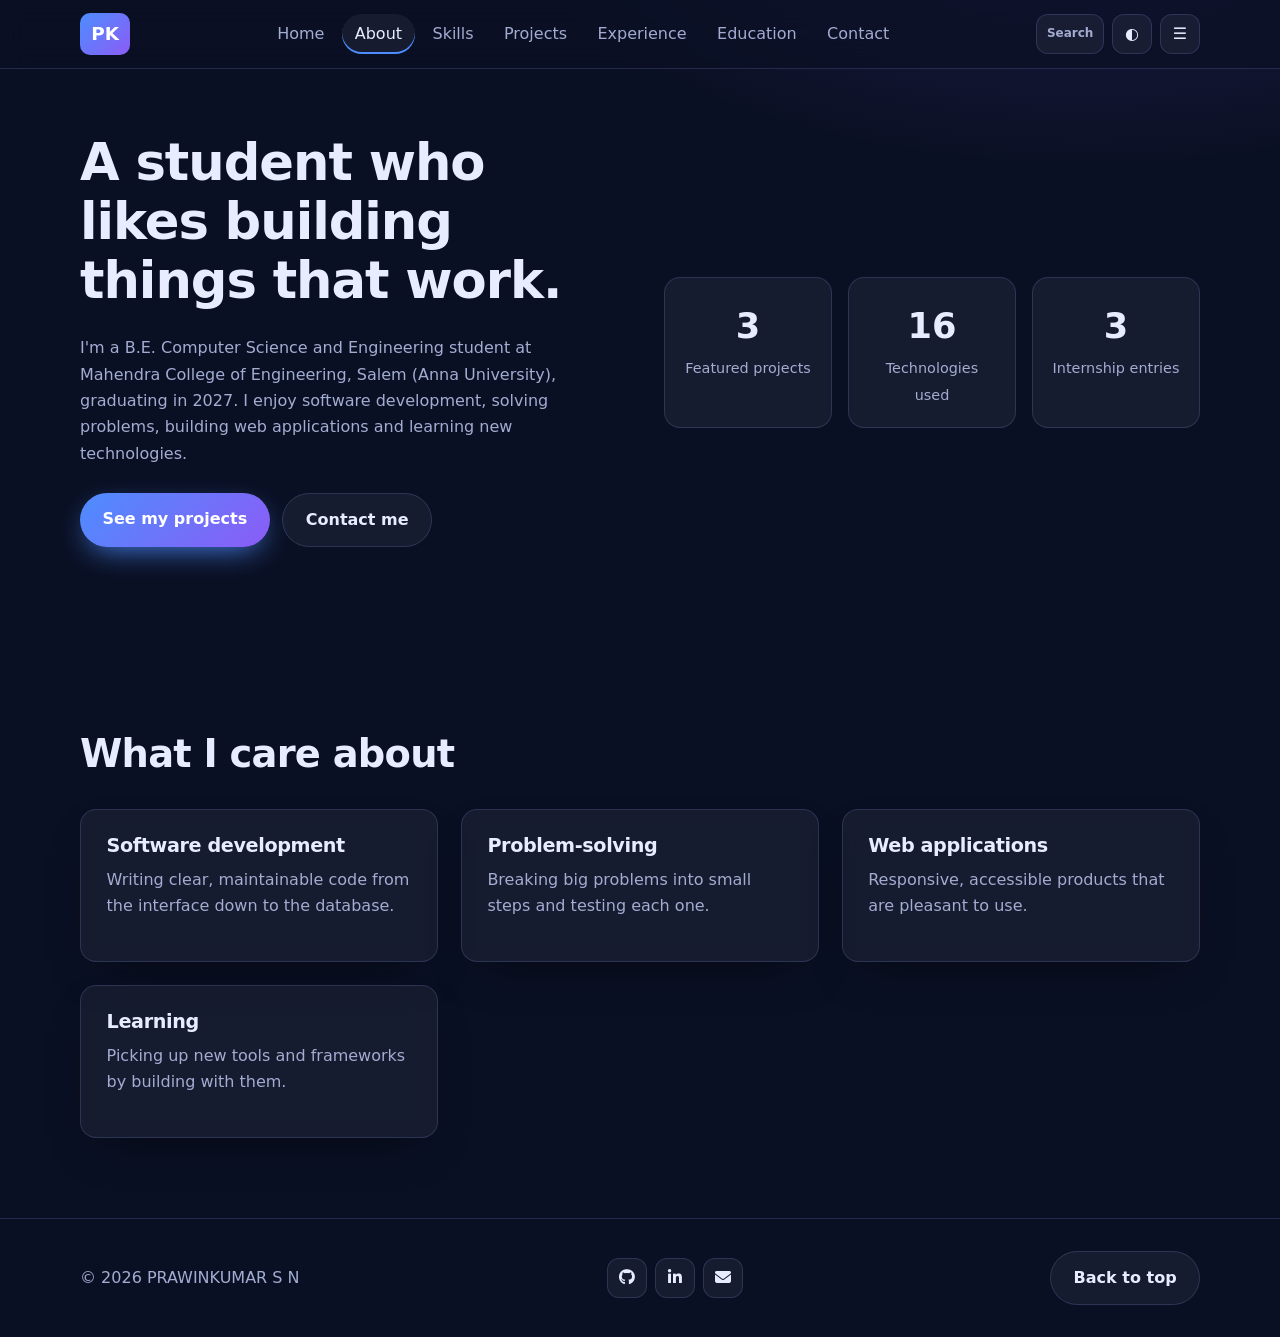
==== about.html @ 8d0e6314 "Add portfolio project files" ====
<!DOCTYPE html>
<html lang="en" data-theme="dark">
<head>
  <meta charset="UTF-8">
  <meta name="viewport" content="width=device-width, initial-scale=1">
  <link
  rel="stylesheet"
  href="https://cdnjs.cloudflare.com/ajax/libs/font-awesome/6.7.2/css/all.min.css"/>
  <title>About | PRAWINKUMAR S N </title>
  <script>try{document.documentElement.dataset.theme=localStorage.getItem("theme")||"dark"}catch(e){}</script>
  <link rel="stylesheet" href="style.css">
  <script src="config.js"></script>
  <script src="script.js" defer></script>
</head>
<body data-page="about">
  <div id="site-header"></div>
  <main>
    <section class="section page-hero"><div class="container split">
      <div>
        <h1>A student who likes building things that work.</h1>
        <p>I'm a B.E. Computer Science and Engineering student at Mahendra College of Engineering, Salem (Anna University), graduating in 2027. I enjoy software development, solving problems, building web applications and learning new technologies.</p>
        <div class="cta"><a class="btn primary" href="projects.html">See my projects</a><a class="btn" href="contact.html">Contact me</a></div>
      </div>
      <div class="stats reveal" id="stats"></div>
    </div></section>
    <section class="section"><div class="container">
      <h2 class="reveal">What I care about</h2>
      <div class="cards">
        <article class="card reveal tilt"><h3>Software development</h3><p>Writing clear, maintainable code from the interface down to the database.</p></article>
        <article class="card reveal tilt"><h3>Problem-solving</h3><p>Breaking big problems into small steps and testing each one.</p></article>
        <article class="card reveal tilt"><h3>Web applications</h3><p>Responsive, accessible products that are pleasant to use.</p></article>
        <article class="card reveal tilt"><h3>Learning</h3><p>Picking up new tools and frameworks by building with them.</p></article>
      </div>
    </div></section>
  </main>
  <footer id="site-footer"></footer>
</body>
</html>
---- style.css ----
/* ==========================================================
   style.css — shared by every page
   1 tokens · 2 base · 3 nav · 4 buttons/cards · 5 hero
   6 sections · 7 palette/footer · 8 responsive/motion
   ========================================================== */

/* Smooth cross-page fade (Chrome/Edge); other browsers just load instantly */
@view-transition { navigation: auto; }

/* ---------- 1. Theme tokens: change colours HERE ---------- */
:root {
  --bg: #0a1024; --bg-2: #101834; --surface: rgba(255,255,255,.05); --border: rgba(148,163,255,.18);
  --text: #e8ecff; --muted: #a3acd1; --blue: #4d8dff; --violet: #8b5cf6;
  --grad: linear-gradient(135deg, var(--blue), var(--violet));
  --radius: 16px; --shadow: 0 20px 50px -25px rgba(0,0,0,.7);
}
:root[data-theme="light"] {
  --bg: #f5f7ff; --bg-2: #e9edff; --surface: rgba(255,255,255,.75); --border: rgba(60,70,160,.16);
  --text: #11163a; --muted: #4a5280; --blue: #2457e6; --violet: #6d3fe0; --shadow: 0 20px 40px -25px rgba(40,50,120,.35);
}

/* ---------- 2. Base ---------- */
*, *::before, *::after { box-sizing: border-box; }
html { scroll-behavior: smooth; scroll-padding-top: 80px; }
body { margin: 0; font: 16px/1.65 system-ui, "Segoe UI", Roboto, sans-serif; color: var(--text);
  background: radial-gradient(1000px 500px at 85% -10%, rgba(139,92,246,.18), transparent 60%), var(--bg); }
h1, h2, h3 { line-height: 1.15; margin: 0 0 .5em; letter-spacing: -.02em; }
h1 { font-size: clamp(2.3rem, 6vw, 4.2rem); } h2 { font-size: clamp(1.7rem, 3.5vw, 2.4rem); } h3 { font-size: 1.2rem; }
p { margin: 0 0 1em; color: var(--muted); }
a { color: inherit; }
:focus-visible { outline: 3px solid var(--blue); outline-offset: 3px; border-radius: 6px; }
.container { width: min(1120px, 92%); margin-inline: auto; }
.section { padding: 5rem 0; }
.muted { color: var(--muted); }
.grad-text { background: var(--grad); -webkit-background-clip: text; background-clip: text; color: transparent; }

/* ---------- 3. Navigation ---------- */
#site-header { position: sticky; top: 0; z-index: 50; backdrop-filter: blur(14px); background: color-mix(in srgb, var(--bg) 70%, transparent); border-bottom: 1px solid var(--border); }
.progress { position: absolute; left: 0; bottom: -1px; height: 3px; width: 100%; background: var(--grad); transform-origin: left; transform: scaleX(0); }
.nav { display: flex; align-items: center; justify-content: space-between; height: 68px; }
.logo { font-weight: 800; font-size: 1.15rem; text-decoration: none; padding: .35rem .7rem; border-radius: 10px; background: var(--grad); color: #fff; }
.nav-links { display: flex; gap: .3rem; }
.nav-links a { text-decoration: none; padding: .45rem .8rem; border-radius: 999px; color: var(--muted); transition: .2s; }
.nav-links a:hover { color: var(--text); background: var(--surface); }
.nav-links a[aria-current="page"] { color: var(--text); background: var(--surface); box-shadow: inset 0 -2px 0 var(--blue); }
.nav-tools { display: flex; gap: .5rem; }
.burger { display: none; }

/* ---------- 4. Buttons, cards, chips ---------- */
.btn, .icon-btn { font: inherit; cursor: pointer; text-decoration: none; transition: transform .2s, box-shadow .2s, background .2s; }
.btn { display: inline-block; padding: .8rem 1.4rem; border-radius: 999px; border: 1px solid var(--border); color: var(--text); background: var(--surface); font-weight: 600; }
.btn.primary { background: var(--grad); color: #fff; border: 0; box-shadow: 0 10px 30px -10px var(--blue); }
.btn:hover { transform: translateY(-2px); }
.icon-btn { display: inline-grid; place-items: center; min-width: 40px; height: 40px; padding: 0 .6rem; border-radius: 12px; border: 1px solid var(--border); background: var(--surface); color: var(--text); font-weight: 700; }
.icon-btn:hover { background: var(--grad); color: #fff; }
.kbd-btn { font-size: .75rem; color: var(--muted); }
.card { background: var(--surface); border: 1px solid var(--border); border-radius: var(--radius); padding: 1.6rem; box-shadow: var(--shadow); backdrop-filter: blur(8px); transition: transform .2s, border-color .2s; }
.card:hover { border-color: var(--blue); }
.chip { display: inline-block; padding: .3rem .85rem; border-radius: 999px; border: 1px solid var(--border); background: var(--surface); font-size: .9rem; white-space: nowrap; }
.chip.sm { font-size: .78rem; padding: .15rem .6rem; color: var(--muted); }
.tags { display: flex; flex-wrap: wrap; gap: .4rem; margin: 1rem 0; }
.link { color: var(--blue); font-weight: 600; text-decoration: none; } .link:hover { text-decoration: underline; }

/* ---------- 5. Hero (home) ---------- */
.hero { position: relative; overflow: hidden; padding: 5rem 0 4rem; --mx: 70%; --my: 30%; }
.hero::before { content: ""; position: absolute; inset: 0; pointer-events: none; background: radial-gradient(380px circle at var(--mx) var(--my), rgba(77,141,255,.16), transparent 70%); }
.hero-grid { position: relative; display: grid; grid-template-columns: 1.15fr .85fr; gap: 3rem; align-items: center; }
.badge { display: inline-flex; align-items: center; gap: .55rem; padding: .35rem .9rem; border: 1px solid var(--border); border-radius: 999px; background: var(--surface); font-size: .88rem; margin-bottom: 1.4rem; }
.dot { width: 9px; height: 9px; border-radius: 50%; background: #22c55e; box-shadow: 0 0 0 0 rgba(34,197,94,.6); animation: pulse 2s infinite; }
.hero .name { color: var(--muted); font-size: 1.1rem; margin-bottom: .4rem; }
.role-line { font-size: clamp(1.2rem, 2.5vw, 1.6rem); font-weight: 600; margin-bottom: 1rem; min-height: 2.2rem; }
.role-line::after { content: "|"; margin-left: 2px; color: var(--blue); animation: blink 1s steps(1) infinite; }
.cta { display: flex; flex-wrap: wrap; gap: .8rem; margin: 1.6rem 0; }
.socials { display: flex; gap: .5rem; }
.hero-art { position: relative; display: grid; place-items: center; min-height: 360px; }
.orb { position: absolute; border-radius: 50%; filter: blur(2px); animation: float 8s ease-in-out infinite; }
.orb.a { width: 130px; height: 130px; background: var(--grad); top: 0; right: 5%; opacity: .55; }
.orb.b { width: 70px; height: 70px; border: 2px solid var(--blue); bottom: 8%; left: 0; animation-delay: -3s; }
.code-card { position: relative; width: min(100%, 380px); border-radius: var(--radius); background: #0b1230; border: 1px solid var(--border); box-shadow: var(--shadow); transition: transform .15s; font: 14px/1.7 ui-monospace, Consolas, monospace; color: #cdd6ff; }
.code-card .bar { display: flex; gap: 6px; padding: .8rem 1rem; border-bottom: 1px solid var(--border); }
.code-card .bar i { width: 11px; height: 11px; border-radius: 50%; background: #ef4444; } .code-card .bar i:nth-child(2) { background: #f59e0b; } .code-card .bar i:nth-child(3) { background: #22c55e; }
.code-card pre { margin: 0; padding: 1.1rem 1.3rem; overflow-x: auto; }
.k { color: #8b5cf6; } .s { color: #4ade80; } .f { color: #60a5fa; }

/* ---------- 6. Sections ---------- */
.marquee { overflow: hidden; border-block: 1px solid var(--border); padding: 1rem 0; mask-image: linear-gradient(90deg, transparent, #000 10%, #000 90%, transparent); }
.track { display: flex; gap: .8rem; width: max-content; animation: scroll 35s linear infinite; }
.marquee:hover .track { animation-play-state: paused; }
.split { display: grid; grid-template-columns: 1fr 1fr; gap: 3rem; align-items: center; }
.stats { display: grid; grid-template-columns: repeat(3, 1fr); gap: 1rem; }
.stat { padding: 1.2rem; border-radius: var(--radius); border: 1px solid var(--border); background: var(--surface); text-align: center; }
.stat strong { display: block; font-size: 2.2rem; } .stat span { color: var(--muted); font-size: .9rem; }
.cards { display: grid; grid-template-columns: repeat(auto-fit, minmax(280px, 1fr)); gap: 1.4rem; margin-top: 2rem; }
.cta-band { text-align: center; padding: 3.5rem 1.5rem; border-radius: 24px; background: var(--grad); color: #fff; }
.cta-band p { color: rgba(255,255,255,.85); } .cta-band .btn { background: #fff; color: #11163a; border: 0; }
.reveal { opacity: 0; transform: translateY(24px); transition: opacity .7s, transform .7s; }
.reveal.in { opacity: 1; transform: none; }

/* ---------- 7. Palette + footer ---------- */
.palette { border: 1px solid var(--border); border-radius: var(--radius); background: var(--bg-2); color: var(--text); width: min(520px, 92vw); padding: 1rem; margin-top: 12vh; }
.palette::backdrop { background: rgba(5,8,24,.6); backdrop-filter: blur(4px); }
.palette input { width: 100%; padding: .8rem 1rem; font: inherit; border-radius: 10px; border: 1px solid var(--border); background: var(--bg); color: var(--text); }
.palette ul { list-style: none; margin: .6rem 0 0; padding: 0; }
.palette li { padding: .6rem .9rem; border-radius: 8px; cursor: pointer; } .palette li.sel, .palette li:hover { background: var(--grad); color: #fff; }
#site-footer { border-top: 1px solid var(--border); padding: 2rem 0; }
.foot { display: flex; flex-wrap: wrap; gap: 1rem; align-items: center; justify-content: space-between; } .foot p { margin: 0; }

/* ---------- 8. Responsive + motion ---------- */
@keyframes float { 50% { transform: translateY(-18px); } }
@keyframes blink { 50% { opacity: 0; } }
@keyframes scroll { to { transform: translateX(-50%); } }
@keyframes pulse { 70% { box-shadow: 0 0 0 9px rgba(34,197,94,0); } }
@media (max-width: 900px) {
  .hero-grid, .split { grid-template-columns: 1fr; } .hero-art { min-height: 280px; }
  .burger { display: inline-grid; }
  .nav-links { position: absolute; top: 68px; left: 0; right: 0; flex-direction: column; padding: 1rem 4%; background: var(--bg-2); border-bottom: 1px solid var(--border); display: none; }
  .nav-links.open { display: flex; } .kbd-btn { display: none; }
}
@media (max-width: 480px) { .stats { grid-template-columns: 1fr; } .section { padding: 3.5rem 0; } }
@media (prefers-reduced-motion: reduce) {
  *, *::before, *::after { animation: none !important; transition: none !important; scroll-behavior: auto !important; }
  .reveal { opacity: 1; transform: none; }
}

/* ==========================================================
   9. Inner pages (about, skills, projects, experience, contact)
   ========================================================== */
.page-hero { padding-top: 4rem; } .page-hero h1 { font-size: clamp(2rem, 5vw, 3.2rem); }
.filters { display: flex; flex-wrap: wrap; gap: .5rem; margin-top: 1.4rem; }
.filters .chip { cursor: pointer; font: inherit; color: var(--text); } .filters .chip.active { background: var(--grad); color: #fff; border-color: transparent; }
.group h3 { margin-bottom: 1rem; } .skill-row { display: flex; flex-wrap: wrap; gap: .6rem; }
.skill { display: flex; align-items: center; gap: .5rem; padding: .4rem .8rem .4rem .4rem; border: 1px solid var(--border); border-radius: 12px; transition: transform .2s, border-color .2s; }
.skill:hover { transform: translateY(-4px) scale(1.04); border-color: var(--violet); }
.ico { display: grid; place-items: center; width: 30px; height: 30px; border-radius: 8px; background: var(--grad); color: #fff; font-size: .72rem; font-weight: 700; }
.modal { width: min(640px, 94vw); max-height: 90vh; overflow: auto; padding: 2rem; border: 1px solid var(--border); border-radius: 20px; background: var(--bg-2); color: var(--text); animation: pop .25s; }
.modal::backdrop { background: rgba(5,8,24,.65); backdrop-filter: blur(5px); }
.modal .close { position: absolute; top: 1rem; right: 1rem; } .modal ul { color: var(--muted); padding-left: 1.2rem; }
@keyframes pop { from { opacity: 0; transform: scale(.96); } }
.timeline { list-style: none; margin: 2rem 0 0; padding: 0 0 0 1.6rem; border-left: 2px solid var(--border); }
.timeline li { position: relative; margin-bottom: 1.6rem; }
.timeline li::before { content: ""; position: absolute; left: -2.15rem; top: 1.6rem; width: 14px; height: 14px; border-radius: 50%; background: var(--grad); }
.todo { color: var(--violet); font-style: italic; }
.card.static:hover { border-color: var(--border); }
form.card { display: grid; gap: .4rem; } form label { font-weight: 600; margin-top: .6rem; }
form input, form textarea { font: inherit; padding: .8rem 1rem; border-radius: 12px; border: 1px solid var(--border); background: var(--bg); color: var(--text); }
form input[aria-invalid="true"], form textarea[aria-invalid="true"] { border-color: #ef4444; }
.err { color: #f87171; min-height: 1.1em; } .status { margin: .8rem 0 0; font-weight: 600; }
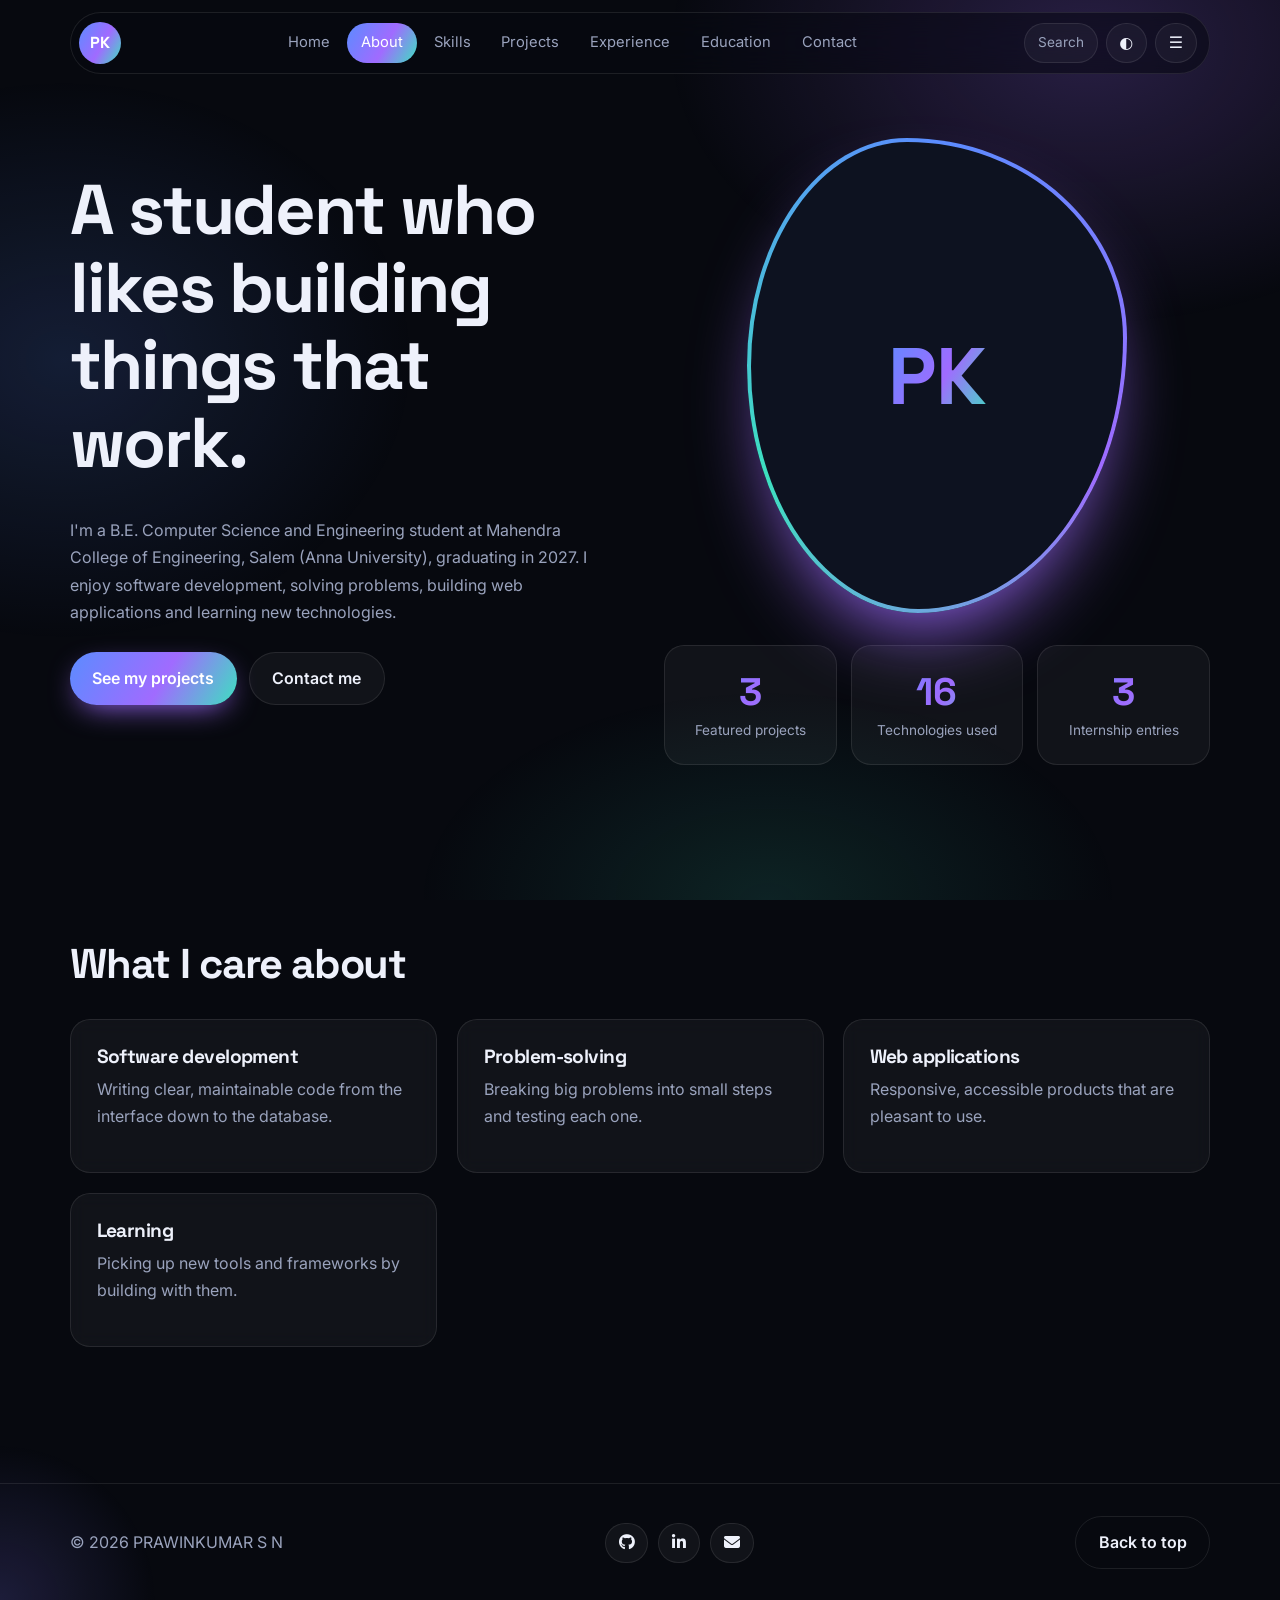
==== commit 2c02609a: "Update the profile picture" ====
--- a/about.html
+++ b/about.html
@@ -8,9 +8,11 @@
   href="https://cdnjs.cloudflare.com/ajax/libs/font-awesome/6.7.2/css/all.min.css"/>
   <title>About | PRAWINKUMAR S N </title>
   <script>try{document.documentElement.dataset.theme=localStorage.getItem("theme")||"dark"}catch(e){}</script>
+  <link rel="preconnect" href="https://fonts.googleapis.com"><link href="https://fonts.googleapis.com/css2?family=Inter:wght@400;500;600&family=Space+Grotesk:wght@500;700&display=swap" rel="stylesheet">
   <link rel="stylesheet" href="style.css">
   <script src="config.js"></script>
   <script src="script.js" defer></script>
+  <script src="modern.js" defer></script>
 </head>
 <body data-page="about">
   <div id="site-header"></div>
@@ -21,7 +23,7 @@
         <p>I'm a B.E. Computer Science and Engineering student at Mahendra College of Engineering, Salem (Anna University), graduating in 2027. I enjoy software development, solving problems, building web applications and learning new technologies.</p>
         <div class="cta"><a class="btn primary" href="projects.html">See my projects</a><a class="btn" href="contact.html">Contact me</a></div>
       </div>
-      <div class="stats reveal" id="stats"></div>
+      <div><div class="photo-slot" data-chips="off" style="margin:0 auto 2rem"></div><div class="stats reveal" id="stats"></div></div>
     </div></section>
     <section class="section"><div class="container">
       <h2 class="reveal">What I care about</h2>
--- a/style.css
+++ b/style.css
@@ -1,147 +1,96 @@
-/* ==========================================================
-   style.css — shared by every page
-   1 tokens · 2 base · 3 nav · 4 buttons/cards · 5 hero
-   6 sections · 7 palette/footer · 8 responsive/motion
-   ========================================================== */
-
-/* Smooth cross-page fade (Chrome/Edge); other browsers just load instantly */
+/* style.css — modern redesign. Colours: edit the :root tokens. */
 @view-transition { navigation: auto; }
-
-/* ---------- 1. Theme tokens: change colours HERE ---------- */
-:root {
-  --bg: #0a1024; --bg-2: #101834; --surface: rgba(255,255,255,.05); --border: rgba(148,163,255,.18);
-  --text: #e8ecff; --muted: #a3acd1; --blue: #4d8dff; --violet: #8b5cf6;
-  --grad: linear-gradient(135deg, var(--blue), var(--violet));
-  --radius: 16px; --shadow: 0 20px 50px -25px rgba(0,0,0,.7);
-}
-:root[data-theme="light"] {
-  --bg: #f5f7ff; --bg-2: #e9edff; --surface: rgba(255,255,255,.75); --border: rgba(60,70,160,.16);
-  --text: #11163a; --muted: #4a5280; --blue: #2457e6; --violet: #6d3fe0; --shadow: 0 20px 40px -25px rgba(40,50,120,.35);
-}
-
-/* ---------- 2. Base ---------- */
-*, *::before, *::after { box-sizing: border-box; }
-html { scroll-behavior: smooth; scroll-padding-top: 80px; }
-body { margin: 0; font: 16px/1.65 system-ui, "Segoe UI", Roboto, sans-serif; color: var(--text);
-  background: radial-gradient(1000px 500px at 85% -10%, rgba(139,92,246,.18), transparent 60%), var(--bg); }
-h1, h2, h3 { line-height: 1.15; margin: 0 0 .5em; letter-spacing: -.02em; }
-h1 { font-size: clamp(2.3rem, 6vw, 4.2rem); } h2 { font-size: clamp(1.7rem, 3.5vw, 2.4rem); } h3 { font-size: 1.2rem; }
-p { margin: 0 0 1em; color: var(--muted); }
-a { color: inherit; }
-:focus-visible { outline: 3px solid var(--blue); outline-offset: 3px; border-radius: 6px; }
-.container { width: min(1120px, 92%); margin-inline: auto; }
-.section { padding: 5rem 0; }
-.muted { color: var(--muted); }
-.grad-text { background: var(--grad); -webkit-background-clip: text; background-clip: text; color: transparent; }
-
-/* ---------- 3. Navigation ---------- */
-#site-header { position: sticky; top: 0; z-index: 50; backdrop-filter: blur(14px); background: color-mix(in srgb, var(--bg) 70%, transparent); border-bottom: 1px solid var(--border); }
-.progress { position: absolute; left: 0; bottom: -1px; height: 3px; width: 100%; background: var(--grad); transform-origin: left; transform: scaleX(0); }
-.nav { display: flex; align-items: center; justify-content: space-between; height: 68px; }
-.logo { font-weight: 800; font-size: 1.15rem; text-decoration: none; padding: .35rem .7rem; border-radius: 10px; background: var(--grad); color: #fff; }
-.nav-links { display: flex; gap: .3rem; }
-.nav-links a { text-decoration: none; padding: .45rem .8rem; border-radius: 999px; color: var(--muted); transition: .2s; }
-.nav-links a:hover { color: var(--text); background: var(--surface); }
-.nav-links a[aria-current="page"] { color: var(--text); background: var(--surface); box-shadow: inset 0 -2px 0 var(--blue); }
-.nav-tools { display: flex; gap: .5rem; }
-.burger { display: none; }
-
-/* ---------- 4. Buttons, cards, chips ---------- */
-.btn, .icon-btn { font: inherit; cursor: pointer; text-decoration: none; transition: transform .2s, box-shadow .2s, background .2s; }
-.btn { display: inline-block; padding: .8rem 1.4rem; border-radius: 999px; border: 1px solid var(--border); color: var(--text); background: var(--surface); font-weight: 600; }
-.btn.primary { background: var(--grad); color: #fff; border: 0; box-shadow: 0 10px 30px -10px var(--blue); }
-.btn:hover { transform: translateY(-2px); }
-.icon-btn { display: inline-grid; place-items: center; min-width: 40px; height: 40px; padding: 0 .6rem; border-radius: 12px; border: 1px solid var(--border); background: var(--surface); color: var(--text); font-weight: 700; }
-.icon-btn:hover { background: var(--grad); color: #fff; }
-.kbd-btn { font-size: .75rem; color: var(--muted); }
-.card { background: var(--surface); border: 1px solid var(--border); border-radius: var(--radius); padding: 1.6rem; box-shadow: var(--shadow); backdrop-filter: blur(8px); transition: transform .2s, border-color .2s; }
-.card:hover { border-color: var(--blue); }
-.chip { display: inline-block; padding: .3rem .85rem; border-radius: 999px; border: 1px solid var(--border); background: var(--surface); font-size: .9rem; white-space: nowrap; }
-.chip.sm { font-size: .78rem; padding: .15rem .6rem; color: var(--muted); }
-.tags { display: flex; flex-wrap: wrap; gap: .4rem; margin: 1rem 0; }
-.link { color: var(--blue); font-weight: 600; text-decoration: none; } .link:hover { text-decoration: underline; }
-
-/* ---------- 5. Hero (home) ---------- */
-.hero { position: relative; overflow: hidden; padding: 5rem 0 4rem; --mx: 70%; --my: 30%; }
-.hero::before { content: ""; position: absolute; inset: 0; pointer-events: none; background: radial-gradient(380px circle at var(--mx) var(--my), rgba(77,141,255,.16), transparent 70%); }
-.hero-grid { position: relative; display: grid; grid-template-columns: 1.15fr .85fr; gap: 3rem; align-items: center; }
-.badge { display: inline-flex; align-items: center; gap: .55rem; padding: .35rem .9rem; border: 1px solid var(--border); border-radius: 999px; background: var(--surface); font-size: .88rem; margin-bottom: 1.4rem; }
-.dot { width: 9px; height: 9px; border-radius: 50%; background: #22c55e; box-shadow: 0 0 0 0 rgba(34,197,94,.6); animation: pulse 2s infinite; }
-.hero .name { color: var(--muted); font-size: 1.1rem; margin-bottom: .4rem; }
-.role-line { font-size: clamp(1.2rem, 2.5vw, 1.6rem); font-weight: 600; margin-bottom: 1rem; min-height: 2.2rem; }
-.role-line::after { content: "|"; margin-left: 2px; color: var(--blue); animation: blink 1s steps(1) infinite; }
-.cta { display: flex; flex-wrap: wrap; gap: .8rem; margin: 1.6rem 0; }
-.socials { display: flex; gap: .5rem; }
-.hero-art { position: relative; display: grid; place-items: center; min-height: 360px; }
-.orb { position: absolute; border-radius: 50%; filter: blur(2px); animation: float 8s ease-in-out infinite; }
-.orb.a { width: 130px; height: 130px; background: var(--grad); top: 0; right: 5%; opacity: .55; }
-.orb.b { width: 70px; height: 70px; border: 2px solid var(--blue); bottom: 8%; left: 0; animation-delay: -3s; }
-.code-card { position: relative; width: min(100%, 380px); border-radius: var(--radius); background: #0b1230; border: 1px solid var(--border); box-shadow: var(--shadow); transition: transform .15s; font: 14px/1.7 ui-monospace, Consolas, monospace; color: #cdd6ff; }
-.code-card .bar { display: flex; gap: 6px; padding: .8rem 1rem; border-bottom: 1px solid var(--border); }
-.code-card .bar i { width: 11px; height: 11px; border-radius: 50%; background: #ef4444; } .code-card .bar i:nth-child(2) { background: #f59e0b; } .code-card .bar i:nth-child(3) { background: #22c55e; }
-.code-card pre { margin: 0; padding: 1.1rem 1.3rem; overflow-x: auto; }
-.k { color: #8b5cf6; } .s { color: #4ade80; } .f { color: #60a5fa; }
-
-/* ---------- 6. Sections ---------- */
-.marquee { overflow: hidden; border-block: 1px solid var(--border); padding: 1rem 0; mask-image: linear-gradient(90deg, transparent, #000 10%, #000 90%, transparent); }
-.track { display: flex; gap: .8rem; width: max-content; animation: scroll 35s linear infinite; }
-.marquee:hover .track { animation-play-state: paused; }
-.split { display: grid; grid-template-columns: 1fr 1fr; gap: 3rem; align-items: center; }
-.stats { display: grid; grid-template-columns: repeat(3, 1fr); gap: 1rem; }
-.stat { padding: 1.2rem; border-radius: var(--radius); border: 1px solid var(--border); background: var(--surface); text-align: center; }
-.stat strong { display: block; font-size: 2.2rem; } .stat span { color: var(--muted); font-size: .9rem; }
-.cards { display: grid; grid-template-columns: repeat(auto-fit, minmax(280px, 1fr)); gap: 1.4rem; margin-top: 2rem; }
-.cta-band { text-align: center; padding: 3.5rem 1.5rem; border-radius: 24px; background: var(--grad); color: #fff; }
-.cta-band p { color: rgba(255,255,255,.85); } .cta-band .btn { background: #fff; color: #11163a; border: 0; }
-.reveal { opacity: 0; transform: translateY(24px); transition: opacity .7s, transform .7s; }
-.reveal.in { opacity: 1; transform: none; }
-
-/* ---------- 7. Palette + footer ---------- */
-.palette { border: 1px solid var(--border); border-radius: var(--radius); background: var(--bg-2); color: var(--text); width: min(520px, 92vw); padding: 1rem; margin-top: 12vh; }
-.palette::backdrop { background: rgba(5,8,24,.6); backdrop-filter: blur(4px); }
-.palette input { width: 100%; padding: .8rem 1rem; font: inherit; border-radius: 10px; border: 1px solid var(--border); background: var(--bg); color: var(--text); }
-.palette ul { list-style: none; margin: .6rem 0 0; padding: 0; }
-.palette li { padding: .6rem .9rem; border-radius: 8px; cursor: pointer; } .palette li.sel, .palette li:hover { background: var(--grad); color: #fff; }
-#site-footer { border-top: 1px solid var(--border); padding: 2rem 0; }
-.foot { display: flex; flex-wrap: wrap; gap: 1rem; align-items: center; justify-content: space-between; } .foot p { margin: 0; }
-
-/* ---------- 8. Responsive + motion ---------- */
-@keyframes float { 50% { transform: translateY(-18px); } }
-@keyframes blink { 50% { opacity: 0; } }
-@keyframes scroll { to { transform: translateX(-50%); } }
-@keyframes pulse { 70% { box-shadow: 0 0 0 9px rgba(34,197,94,0); } }
-@media (max-width: 900px) {
-  .hero-grid, .split { grid-template-columns: 1fr; } .hero-art { min-height: 280px; }
-  .burger { display: inline-grid; }
-  .nav-links { position: absolute; top: 68px; left: 0; right: 0; flex-direction: column; padding: 1rem 4%; background: var(--bg-2); border-bottom: 1px solid var(--border); display: none; }
-  .nav-links.open { display: flex; } .kbd-btn { display: none; }
-}
-@media (max-width: 480px) { .stats { grid-template-columns: 1fr; } .section { padding: 3.5rem 0; } }
-@media (prefers-reduced-motion: reduce) {
-  *, *::before, *::after { animation: none !important; transition: none !important; scroll-behavior: auto !important; }
-  .reveal { opacity: 1; transform: none; }
-}
-
-/* ==========================================================
-   9. Inner pages (about, skills, projects, experience, contact)
-   ========================================================== */
-.page-hero { padding-top: 4rem; } .page-hero h1 { font-size: clamp(2rem, 5vw, 3.2rem); }
-.filters { display: flex; flex-wrap: wrap; gap: .5rem; margin-top: 1.4rem; }
-.filters .chip { cursor: pointer; font: inherit; color: var(--text); } .filters .chip.active { background: var(--grad); color: #fff; border-color: transparent; }
-.group h3 { margin-bottom: 1rem; } .skill-row { display: flex; flex-wrap: wrap; gap: .6rem; }
-.skill { display: flex; align-items: center; gap: .5rem; padding: .4rem .8rem .4rem .4rem; border: 1px solid var(--border); border-radius: 12px; transition: transform .2s, border-color .2s; }
-.skill:hover { transform: translateY(-4px) scale(1.04); border-color: var(--violet); }
-.ico { display: grid; place-items: center; width: 30px; height: 30px; border-radius: 8px; background: var(--grad); color: #fff; font-size: .72rem; font-weight: 700; }
-.modal { width: min(640px, 94vw); max-height: 90vh; overflow: auto; padding: 2rem; border: 1px solid var(--border); border-radius: 20px; background: var(--bg-2); color: var(--text); animation: pop .25s; }
-.modal::backdrop { background: rgba(5,8,24,.65); backdrop-filter: blur(5px); }
-.modal .close { position: absolute; top: 1rem; right: 1rem; } .modal ul { color: var(--muted); padding-left: 1.2rem; }
-@keyframes pop { from { opacity: 0; transform: scale(.96); } }
-.timeline { list-style: none; margin: 2rem 0 0; padding: 0 0 0 1.6rem; border-left: 2px solid var(--border); }
-.timeline li { position: relative; margin-bottom: 1.6rem; }
-.timeline li::before { content: ""; position: absolute; left: -2.15rem; top: 1.6rem; width: 14px; height: 14px; border-radius: 50%; background: var(--grad); }
-.todo { color: var(--violet); font-style: italic; }
-.card.static:hover { border-color: var(--border); }
-form.card { display: grid; gap: .4rem; } form label { font-weight: 600; margin-top: .6rem; }
-form input, form textarea { font: inherit; padding: .8rem 1rem; border-radius: 12px; border: 1px solid var(--border); background: var(--bg); color: var(--text); }
-form input[aria-invalid="true"], form textarea[aria-invalid="true"] { border-color: #ef4444; }
-.err { color: #f87171; min-height: 1.1em; } .status { margin: .8rem 0 0; font-weight: 600; }+:root{--bg:#07090f;--bg-2:#0d1220;--surface:rgba(255,255,255,.045);--border:rgba(255,255,255,.09);--text:#eef1fb;--muted:#9aa3bd;--blue:#5b8cff;--violet:#a06bff;--mint:#3de0c0;
+--grad:linear-gradient(120deg,var(--blue),var(--violet) 55%,var(--mint));--radius:20px;--shadow:0 30px 60px -30px rgba(0,0,0,.8);--mx:50%;--my:50%}
+:root[data-theme=light]{--bg:#f6f7fc;--bg-2:#eceffb;--surface:rgba(255,255,255,.8);--border:rgba(20,30,90,.1);--text:#0f1330;--muted:#545c82;--blue:#2f5bea;--violet:#7a45e8;--mint:#0fae93;--shadow:0 30px 50px -30px rgba(40,50,120,.35)}
+*,*::before,*::after{box-sizing:border-box}
+html{scroll-behavior:smooth;scroll-padding-top:90px}
+body{margin:0;font:16px/1.7 Inter,system-ui,"Segoe UI",sans-serif;color:var(--text);background:var(--bg);overflow-x:hidden}
+body::before{content:"";position:fixed;inset:0;z-index:-1;background:radial-gradient(600px 400px at 85% 5%,rgba(160,107,255,.22),transparent 70%),radial-gradient(500px 400px at 5% 40%,rgba(91,140,255,.16),transparent 70%),radial-gradient(500px 300px at 60% 100%,rgba(61,224,192,.12),transparent 70%)}
+h1,h2,h3{font-family:"Space Grotesk",Inter,sans-serif;line-height:1.1;margin:0 0 .5em;letter-spacing:-.03em}
+h1{font-size:clamp(2.4rem,6vw,4.4rem)}h2{font-size:clamp(1.8rem,3.5vw,2.6rem)}h3{font-size:1.2rem}
+p{margin:0 0 1em;color:var(--muted)}a{color:inherit}
+:focus-visible{outline:3px solid var(--blue);outline-offset:3px;border-radius:8px}
+.container{width:min(1140px,92%);margin-inline:auto}.section{padding:5.5rem 0}.muted{color:var(--muted)}
+.grad-text{background:var(--grad);-webkit-background-clip:text;background-clip:text;color:transparent;background-size:200%;animation:shine 6s linear infinite}
+/* nav: floating glass pill */
+#site-header{position:sticky;top:12px;z-index:50;margin:12px auto 0;width:min(1140px,94%);border:1px solid var(--border);border-radius:999px;background:color-mix(in srgb,var(--bg) 60%,transparent);backdrop-filter:blur(18px) saturate(1.4)}
+.progress{position:absolute;left:24px;right:24px;bottom:-1px;height:2px;background:var(--grad);transform-origin:left;transform:scaleX(0);border-radius:2px}
+.nav{display:flex;align-items:center;justify-content:space-between;height:60px;padding:0 12px 0 8px;width:100%}
+.logo{display:grid;place-items:center;width:42px;height:42px;border-radius:50%;background:var(--grad);color:#fff;font-weight:800;text-decoration:none;font-family:"Space Grotesk"}
+.nav-links{display:flex;gap:2px}.nav-links a{padding:.45rem .9rem;border-radius:999px;text-decoration:none;color:var(--muted);font-size:.92rem;transition:.25s}
+.nav-links a:hover{color:var(--text);background:var(--surface)}.nav-links a[aria-current=page]{color:#fff;background:var(--grad)}
+.nav-tools{display:flex;gap:8px}.burger{display:none}
+.btn,.icon-btn{font:inherit;cursor:pointer;border:1px solid var(--border);background:var(--surface);color:var(--text);border-radius:999px;text-decoration:none;transition:transform .25s,box-shadow .25s,background .25s}
+.btn{display:inline-flex;align-items:center;gap:.5rem;padding:.75rem 1.4rem;font-weight:600}
+.btn.primary{background:var(--grad);border:0;color:#fff;box-shadow:0 10px 30px -10px var(--violet)}
+.btn:hover,.icon-btn:hover{transform:translateY(-3px);box-shadow:0 14px 30px -12px var(--blue)}
+.btn.ghost{background:none}.icon-btn{min-width:40px;height:40px;padding:0 .8rem;display:inline-grid;place-items:center}
+.kbd-btn{font-size:.85rem;color:var(--muted)}
+/* cards with cursor spotlight */
+.card{position:relative;padding:1.6rem;border:1px solid var(--border);border-radius:var(--radius);background:var(--surface);backdrop-filter:blur(8px);overflow:hidden;transition:transform .2s,border-color .3s;will-change:transform}
+.card::after{content:"";position:absolute;inset:0;pointer-events:none;opacity:0;transition:.3s;background:radial-gradient(260px circle at var(--mx) var(--my),rgba(130,130,255,.22),transparent 70%)}
+.card:hover{border-color:color-mix(in srgb,var(--blue) 50%,transparent)}.card:hover::after{opacity:1}
+.chip{display:inline-block;padding:.35rem .95rem;border:1px solid var(--border);border-radius:999px;background:var(--surface);color:var(--text);font:inherit;font-size:.88rem;cursor:pointer;white-space:nowrap}
+.chip.sm{font-size:.76rem;padding:.2rem .7rem;color:var(--muted);cursor:default}.chip.active{background:var(--grad);border:0;color:#fff}
+.tags{display:flex;flex-wrap:wrap;gap:6px;margin:0 0 1.2rem}.link{color:var(--blue);text-decoration:none;font-weight:600}
+/* hero */
+.hero{position:relative;padding:5rem 0 3rem}
+.hero-grid{display:grid;grid-template-columns:1.1fr .9fr;gap:3rem;align-items:center}
+.badge{display:inline-flex;align-items:center;gap:.6rem;padding:.4rem 1rem;border:1px solid var(--border);border-radius:999px;background:var(--surface);font-size:.85rem}
+.dot{width:9px;height:9px;border-radius:50%;background:var(--mint);box-shadow:0 0 0 0 var(--mint);animation:pulse 2s infinite}
+.hero .name{font-weight:600;color:var(--blue);margin:1.2rem 0 .3rem}
+.role-line{font:600 1.4rem "Space Grotesk";color:var(--text)}.role-line::after{content:"|";margin-left:3px;color:var(--mint);animation:blink 1s steps(1) infinite}
+.cta{display:flex;flex-wrap:wrap;gap:12px;margin:1.6rem 0}.socials{display:flex;gap:10px}
+/* PHOTO — modern frame */
+.hero-art{position:relative;display:grid;place-items:center;min-height:460px}
+.photo-slot{position:relative;width:min(380px,80vw);aspect-ratio:4/5;perspective:900px}
+.photo-frame{position:absolute;inset:0;border-radius:42% 58% 55% 45%/48% 42% 58% 52%;padding:4px;background:conic-gradient(from var(--a,0deg),var(--blue),var(--violet),var(--mint),var(--blue));animation:spin 8s linear infinite,morph 10s ease-in-out infinite;transition:transform .15s;box-shadow:0 40px 80px -30px var(--violet);cursor:pointer}
+.photo-frame .inner{width:100%;height:100%;border-radius:inherit;overflow:hidden;background:var(--bg-2);display:grid;place-items:center;position:relative}
+.photo-frame img{width:100%;height:100%;object-fit:cover;object-position:center top}
+.photo-frame .ph{font:800 5rem "Space Grotesk";background:var(--grad);-webkit-background-clip:text;background-clip:text;color:transparent}
+.photo-frame .hint{position:absolute;bottom:14px;left:50%;translate:-50% 0;font-size:.72rem;padding:.25rem .8rem;border-radius:999px;background:rgba(0,0,0,.55);color:#fff;opacity:0;transition:.3s;white-space:nowrap}
+.photo-frame:hover .hint{opacity:1}
+.float-chip{position:absolute;padding:.55rem 1rem;border:1px solid var(--border);border-radius:14px;background:color-mix(in srgb,var(--bg) 65%,transparent);backdrop-filter:blur(14px);font-size:.82rem;font-weight:600;box-shadow:var(--shadow);animation:float 5s ease-in-out infinite;z-index:2}
+.float-chip.c1{top:8%;left:-14%}.float-chip.c2{bottom:22%;right:-12%;animation-delay:-2s}.float-chip.c3{bottom:2%;left:-6%;animation-delay:-3.5s}
+.orb{position:absolute;border-radius:50%;filter:blur(50px);opacity:.5;z-index:-1}.orb.a{width:220px;height:220px;background:var(--violet);top:0;right:0}.orb.b{width:180px;height:180px;background:var(--mint);bottom:0;left:10%}
+.code-card{display:none}
+/* marquee */
+.marquee{overflow:hidden;padding:1.2rem 0;border-block:1px solid var(--border);mask:linear-gradient(90deg,transparent,#000 12%,#000 88%,transparent)}
+.track{display:flex;gap:14px;width:max-content;animation:scroll 32s linear infinite}.marquee:hover .track{animation-play-state:paused}
+.split{display:grid;grid-template-columns:1fr 1fr;gap:3rem;align-items:center}
+.stats{display:grid;grid-template-columns:repeat(auto-fit,minmax(130px,1fr));gap:14px}
+.stat{padding:1.3rem;border:1px solid var(--border);border-radius:var(--radius);background:var(--surface);text-align:center}
+.stat strong{display:block;font:700 2.4rem "Space Grotesk";background:var(--grad);-webkit-background-clip:text;background-clip:text;color:transparent}.stat span{font-size:.85rem;color:var(--muted)}
+.cards{display:grid;grid-template-columns:repeat(auto-fit,minmax(280px,1fr));gap:20px;margin-top:2rem}
+.cta-band{text-align:center;padding:4rem 2rem;border-radius:32px;background:var(--grad);position:relative;overflow:hidden}.cta-band h2,.cta-band p{color:#fff}.cta-band .btn{background:#fff;color:#111;border:0}
+.reveal{opacity:0;transform:translateY(30px);transition:opacity .7s,transform .7s}.reveal.in{opacity:1;transform:none}
+/* palette + footer */
+.palette,.modal{border:1px solid var(--border);border-radius:22px;background:var(--bg-2);color:var(--text);padding:0;width:min(560px,92vw);box-shadow:var(--shadow);animation:pop .25s}
+.palette::backdrop,.modal::backdrop{background:rgba(0,0,0,.6);backdrop-filter:blur(6px)}
+.palette input{width:100%;padding:1.1rem 1.4rem;border:0;border-bottom:1px solid var(--border);background:none;color:var(--text);font:inherit;outline:0}
+.palette ul{list-style:none;margin:0;padding:8px;max-height:320px;overflow:auto}.palette li{padding:.7rem 1rem;border-radius:12px;cursor:pointer}.palette li.sel,.palette li:hover{background:var(--grad);color:#fff}
+.modal{padding:2rem}.modal .close{position:absolute;top:14px;right:14px}
+#site-footer{border-top:1px solid var(--border);margin-top:3rem}.foot{display:flex;flex-wrap:wrap;gap:1rem;align-items:center;justify-content:space-between;padding:2rem 0}.foot p{margin:0}
+.page-hero{padding-top:4rem}.filters{display:flex;flex-wrap:wrap;gap:8px;margin:1.4rem 0}
+.group h3{margin-bottom:1rem}.skill-row{display:flex;flex-wrap:wrap;gap:8px}
+.skill{display:inline-flex;align-items:center;gap:.5rem;padding:.4rem .9rem .4rem .45rem;border:1px solid var(--border);border-radius:999px;transition:.25s}
+.skill:hover{transform:translateY(-3px) scale(1.05);border-color:var(--violet)}
+.ico{display:grid;place-items:center;width:26px;height:26px;border-radius:50%;background:var(--grad);color:#fff;font-size:.65rem;font-weight:700}
+.timeline{list-style:none;margin:2rem 0 0;padding:0 0 0 28px;position:relative;display:grid;gap:20px}
+.timeline::before{content:"";position:absolute;left:6px;top:0;bottom:0;width:2px;background:linear-gradient(var(--blue),var(--violet),transparent)}
+.timeline li{position:relative}.timeline li::before{content:"";position:absolute;left:-29px;top:26px;width:14px;height:14px;border-radius:50%;background:var(--bg);border:3px solid var(--mint);box-shadow:0 0 14px var(--mint)}
+.todo{color:var(--violet)}.card.static:hover{transform:none}
+form.card{display:grid;gap:.4rem}form label{font-weight:600;font-size:.9rem;margin-top:.6rem}
+form input,form textarea{width:100%;padding:.85rem 1rem;border:1px solid var(--border);border-radius:14px;background:var(--bg-2);color:var(--text);font:inherit;transition:.25s}
+form input:focus,form textarea:focus{outline:0;border-color:var(--blue);box-shadow:0 0 0 4px rgba(91,140,255,.2)}
+form [aria-invalid=true]{border-color:#ff6b81}.err{color:#ff6b81;min-height:1em}
+#cursorGlow{position:fixed;width:340px;height:340px;border-radius:50%;pointer-events:none;z-index:-1;translate:-50% -50%;background:radial-gradient(circle,rgba(130,120,255,.18),transparent 65%);transition:left .15s,top .15s}
+.toast{position:fixed;bottom:28px;left:50%;translate:-50% 0;padding:.8rem 1.4rem;border-radius:999px;background:var(--grad);color:#fff;font-weight:600;z-index:99;animation:pop .3s}
+@keyframes float{50%{transform:translateY(-12px)}}@keyframes blink{50%{opacity:0}}@keyframes scroll{to{transform:translateX(-50%)}}
+@keyframes pulse{70%{box-shadow:0 0 0 10px transparent}}@keyframes shine{to{background-position:200%}}@keyframes pop{from{opacity:0;transform:scale(.95)}}
+@keyframes spin{to{--a:360deg}}@property --a{syntax:"<angle>";inherits:false;initial-value:0deg}
+@keyframes morph{50%{border-radius:58% 42% 45% 55%/42% 58% 42% 58%}}
+@media(max-width:900px){.hero-grid,.split{grid-template-columns:1fr}.hero-art{order:-1;min-height:380px}.float-chip.c1{left:0}.float-chip.c2{right:0}.burger{display:inline-grid}
+.nav-links{display:none;position:absolute;top:68px;left:0;right:0;flex-direction:column;padding:10px;border:1px solid var(--border);border-radius:24px;background:var(--bg-2)}.nav-links.open{display:flex}.kbd-btn{display:none}}
+@media(prefers-reduced-motion:reduce){*,*::before,*::after{animation:none!important;transition:none!important}.reveal{opacity:1;transform:none}}
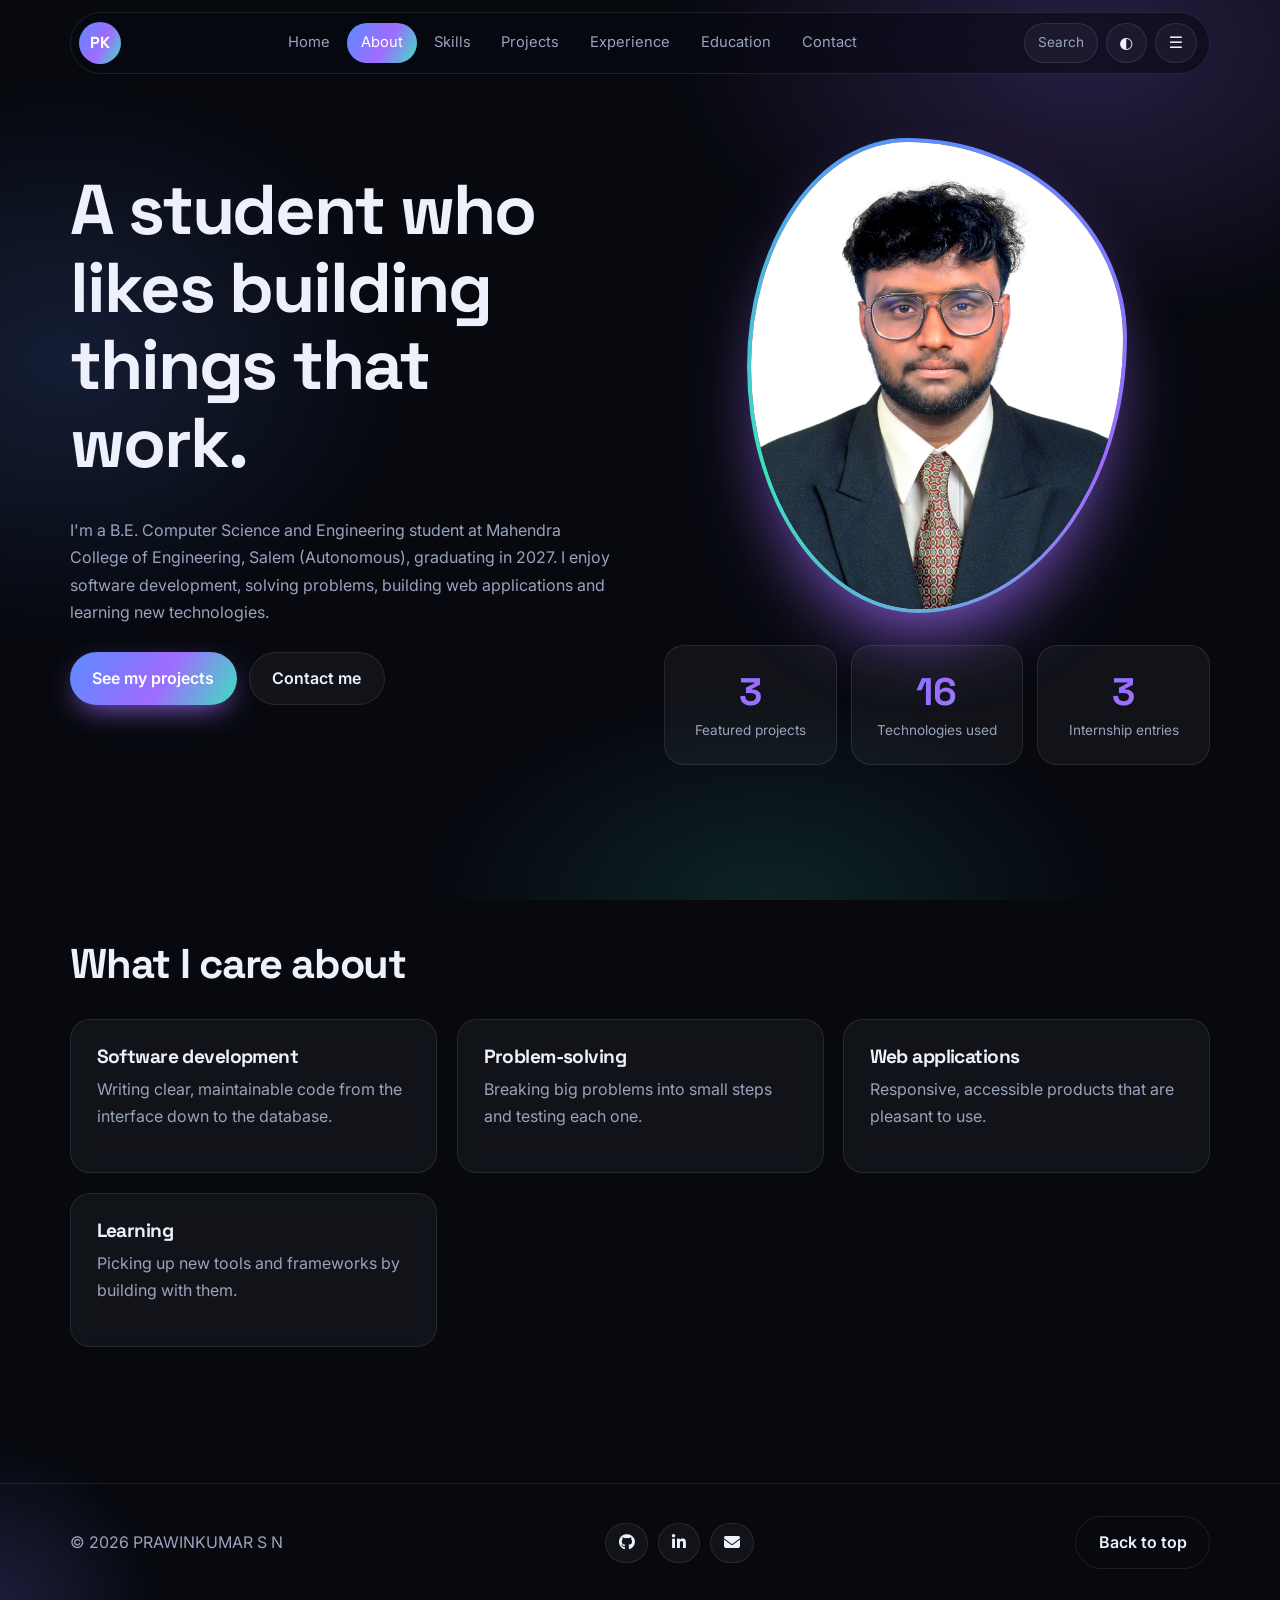
==== commit fa8bc4ee: "Update for college name0" ====
--- a/about.html
+++ b/about.html
@@ -20,7 +20,7 @@
     <section class="section page-hero"><div class="container split">
       <div>
         <h1>A student who likes building things that work.</h1>
-        <p>I'm a B.E. Computer Science and Engineering student at Mahendra College of Engineering, Salem (Anna University), graduating in 2027. I enjoy software development, solving problems, building web applications and learning new technologies.</p>
+        <p>I'm a B.E. Computer Science and Engineering student at Mahendra College of Engineering, Salem (Autonomous), graduating in 2027. I enjoy software development, solving problems, building web applications and learning new technologies.</p>
         <div class="cta"><a class="btn primary" href="projects.html">See my projects</a><a class="btn" href="contact.html">Contact me</a></div>
       </div>
       <div><div class="photo-slot" data-chips="off" style="margin:0 auto 2rem"></div><div class="stats reveal" id="stats"></div></div>
